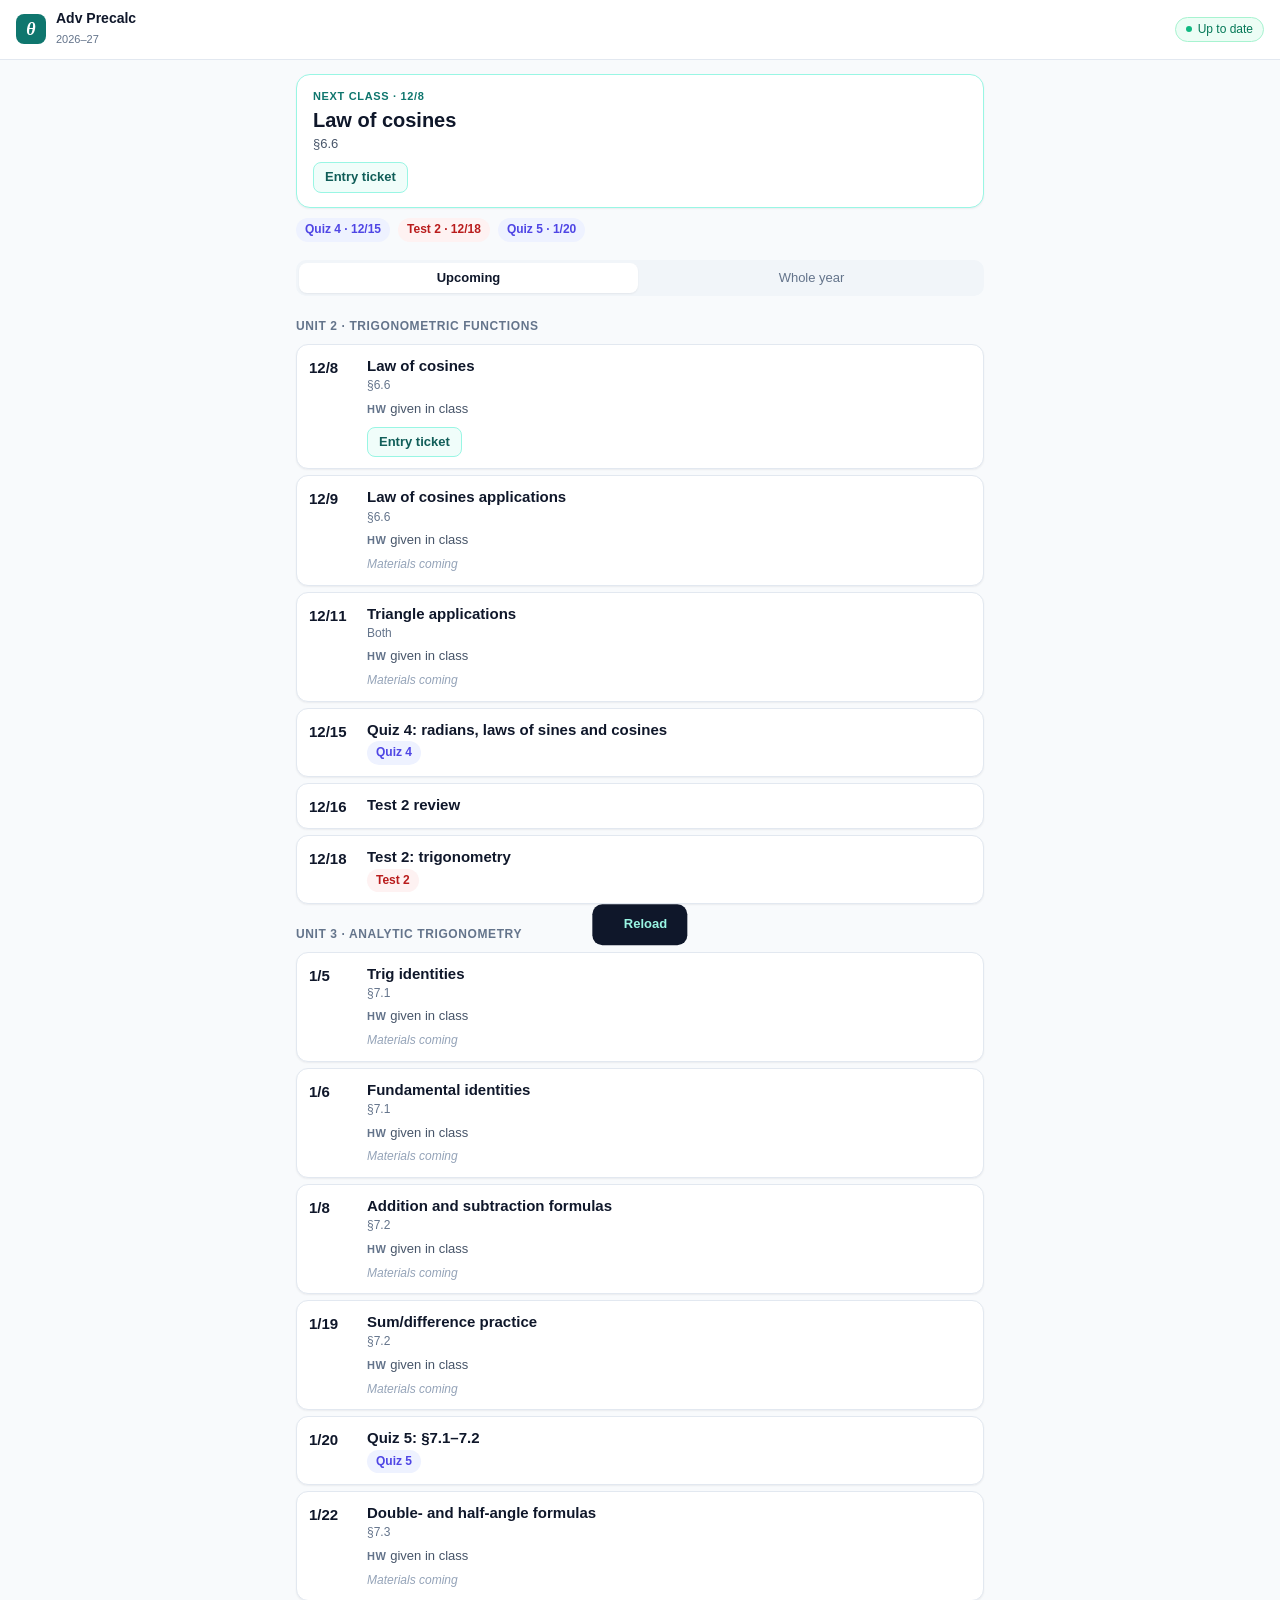
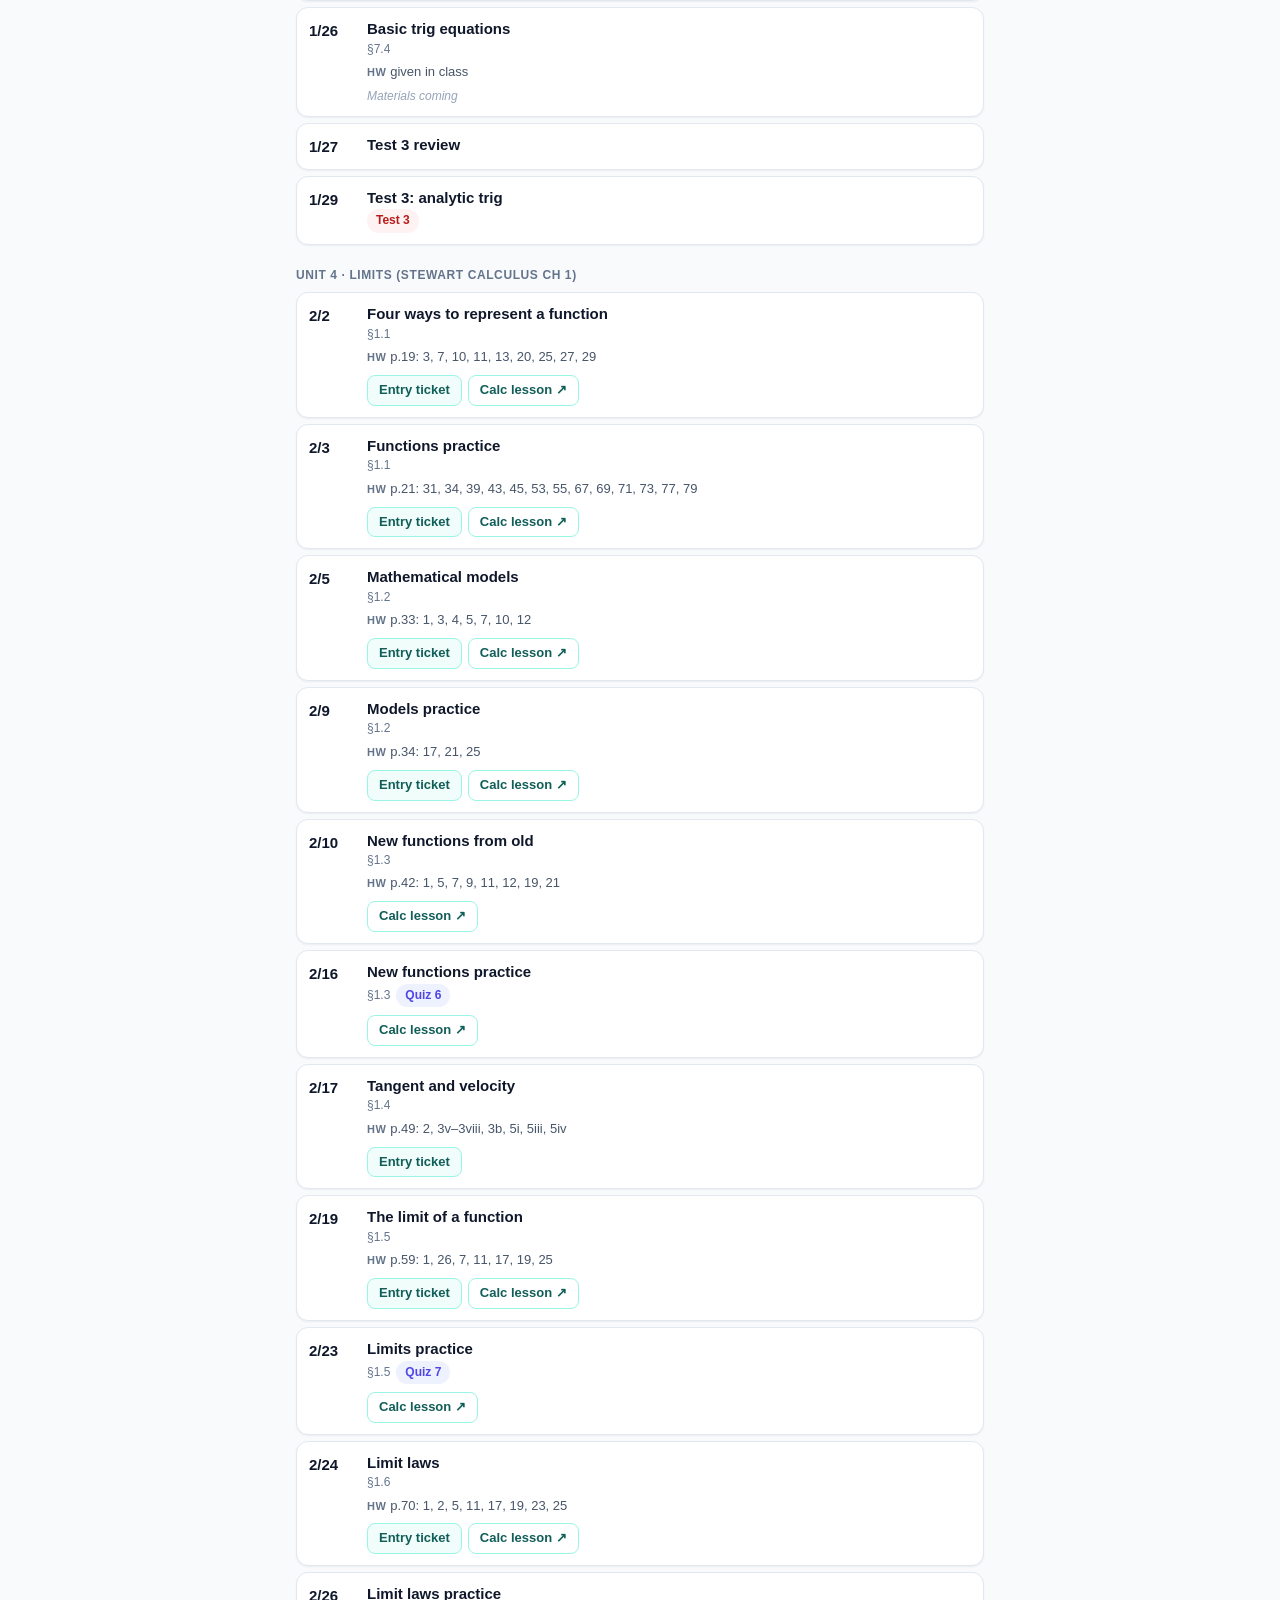
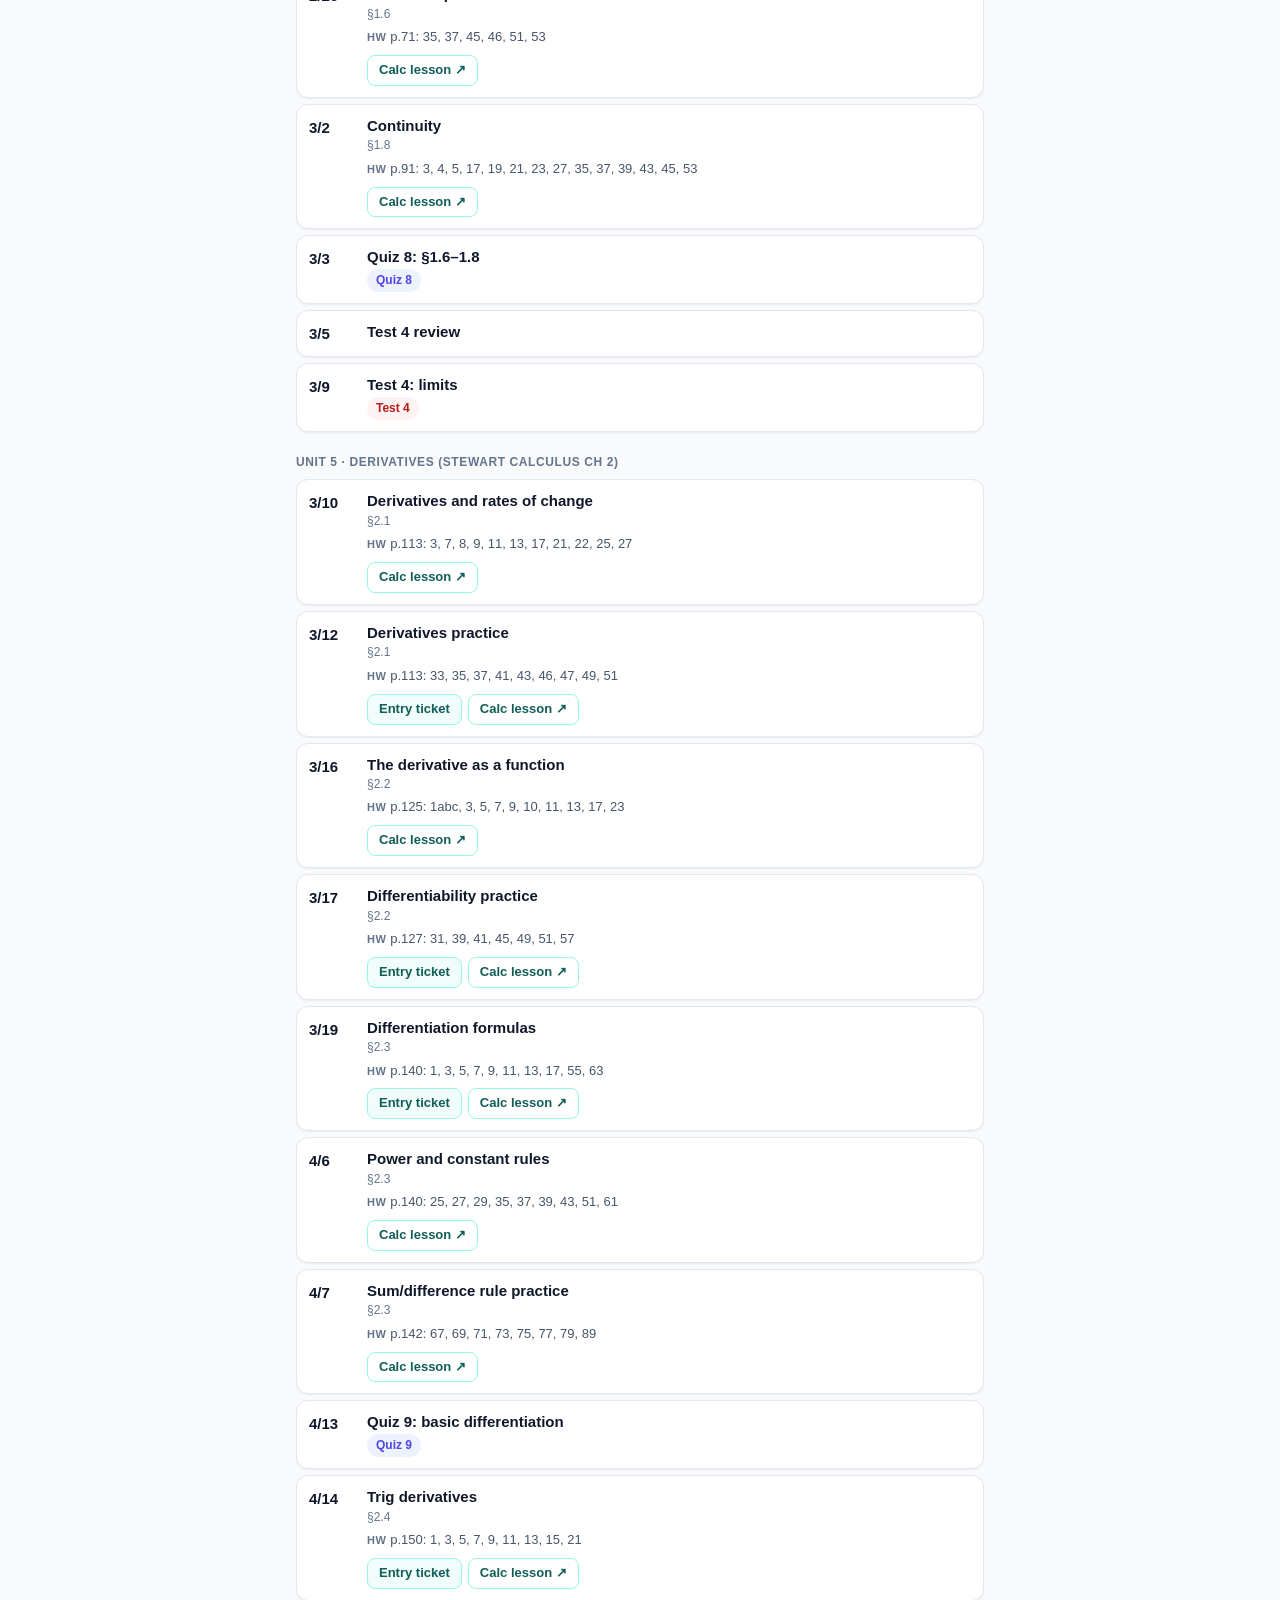
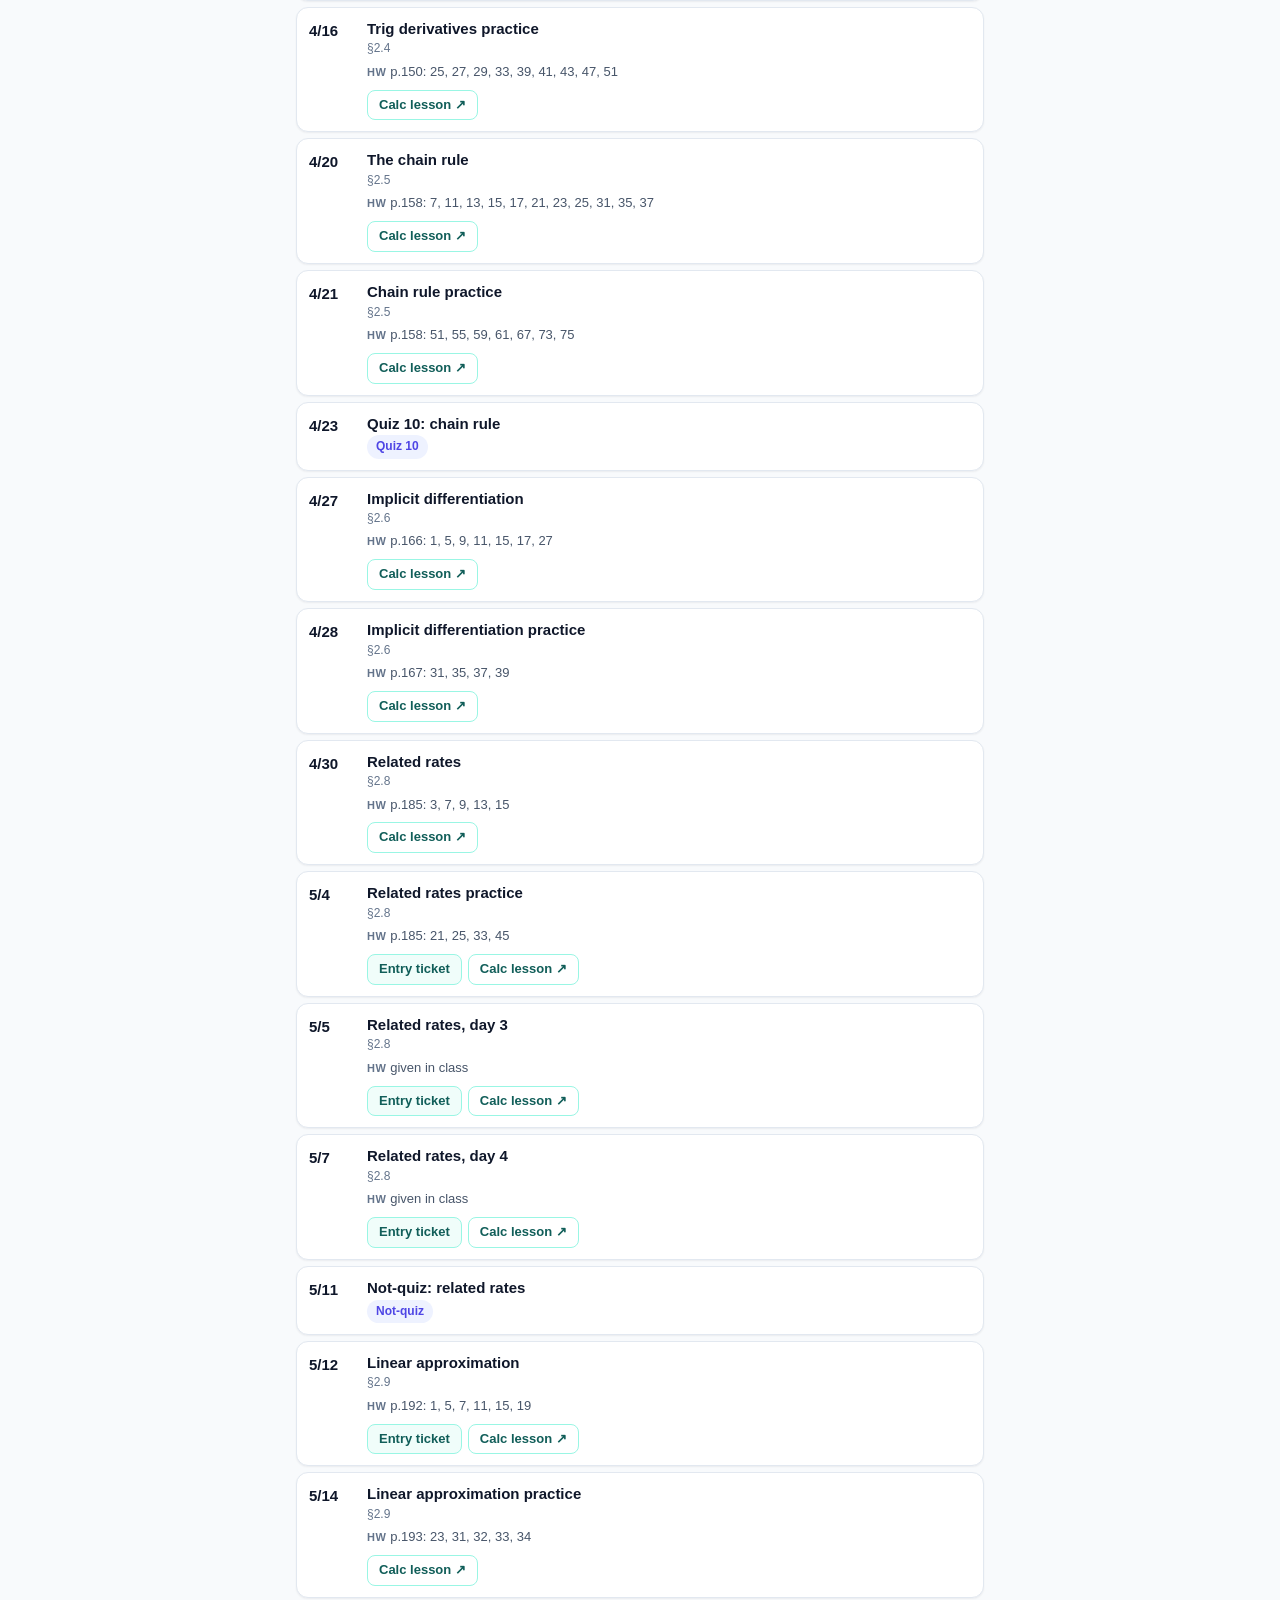
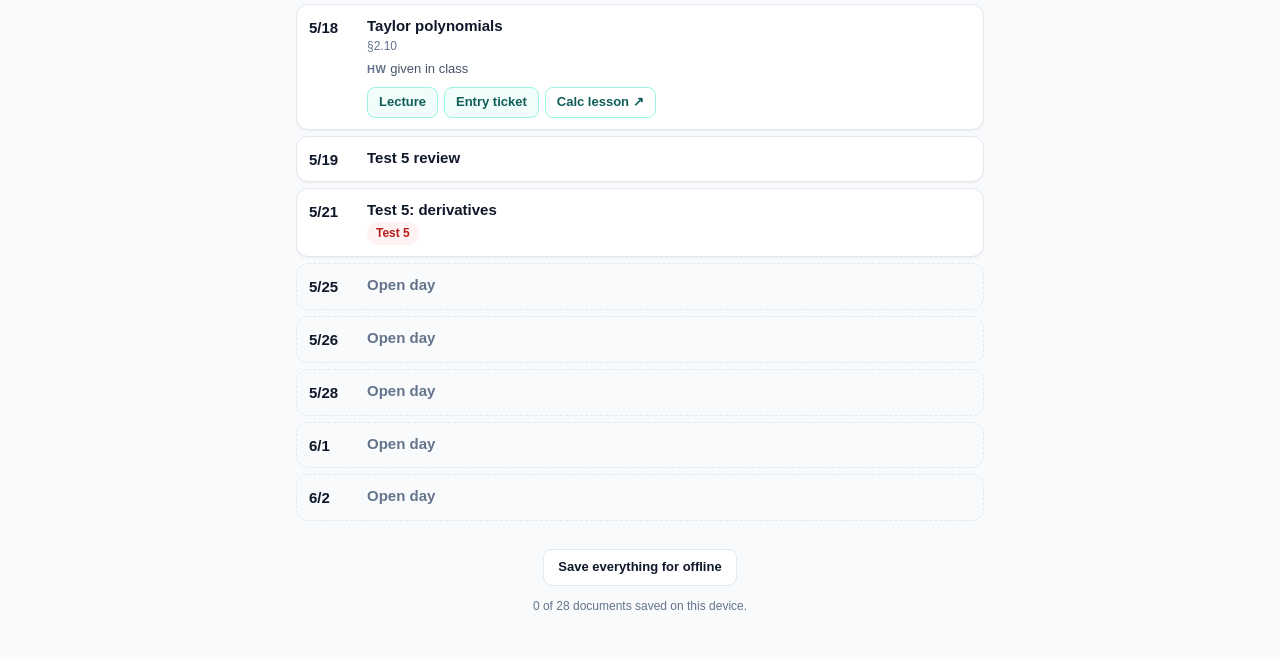
==== index.html @ 575dbdce "Publish 2026-10-29" ====
<!DOCTYPE html>
<html lang="en">
<head>
<meta charset="utf-8">
<meta name="viewport" content="width=device-width,initial-scale=1,viewport-fit=cover">
<meta name="robots" content="noindex,nofollow">
<meta name="theme-color" content="#0f766e">
<meta name="apple-mobile-web-app-capable" content="yes">
<meta name="apple-mobile-web-app-title" content="Adv Precalc">
<title>Adv Precalc</title>
<link rel="manifest" href="manifest.webmanifest">
<link rel="icon" href="icons/icon-192.png">
<link rel="apple-touch-icon" href="icons/icon-192.png">
<link rel="stylesheet" href="style.css">
</head>
<body>

<header id="top">
  <div class="brand"><div class="mark">&theta;</div><div><b>Adv Precalc</b><span id="year">2026&ndash;27</span></div></div>
  <span class="pill" id="netpill"><span class="dot"></span><span id="nettext">Checking&hellip;</span></span>
</header>

<main id="app">
  <p id="bootmsg" class="muted">Loading&hellip;</p>
  <section id="next"></section>
  <section id="soon"></section>
  <div id="tabs" role="tablist" hidden>
    <button class="tab on" data-view="upcoming" role="tab">Upcoming</button>
    <button class="tab" data-view="all" role="tab">Whole year</button>
  </div>
  <section id="list"></section>
  <footer id="foot" hidden>
    <button class="btn" id="savebtn">Save everything for offline</button>
    <p class="muted small" id="savenote"></p>
  </footer>
</main>

<div id="viewer" hidden>
  <div id="vbar">
    <button class="btn" id="vback">&larr; Back</button>
    <span id="vtitle"></span>
    <a id="vopen" target="_blank" rel="noopener">Open &#8599;</a>
  </div>
  <iframe id="vframe" title="Document"></iframe>
</div>

<div id="toast"><span id="toastmsg"></span><button id="toastbtn">Reload</button></div>

<script src="app.js"></script>
</body>
</html>
---- style.css ----
/* Adv Precalc — PWA shell.  Phone width is the default layout; no CDN, no
   webfont (an offline-first app cannot depend on the network for its chrome). */
*,*::before,*::after{box-sizing:border-box}
:root{
  --bg:#f8fafc; --panel:#fff; --line:#e2e8f0; --line-soft:#f1f5f9;
  --ink:#0f172a; --ink-2:#475569; --ink-3:#64748b; --ink-4:#94a3b8;
  --accent:#0f766e; --accent-bg:#f0fdfa; --accent-line:#99f6e4; --accent-ink:#115e59;
  --quiz:#4f46e5; --quiz-bg:#eef2ff; --test:#b91c1c; --test-bg:#fef2f2;
  --ok:#10b981; --ok-bg:#ecfdf5; --ok-line:#a7f3d0; --ok-ink:#047857;
  --shadow:0 1px 2px rgba(15,23,42,.06);
}
@media (prefers-color-scheme:dark){:root{
  --bg:#0b1220; --panel:#111a2b; --line:#1f2a3d; --line-soft:#162133;
  --ink:#e5e7eb; --ink-2:#cbd5e1; --ink-3:#94a3b8; --ink-4:#64748b;
  --accent:#2dd4bf; --accent-bg:#0f2a2a; --accent-line:#115e59; --accent-ink:#99f6e4;
  --quiz:#a5b4fc; --quiz-bg:#1e1b4b; --test:#fca5a5; --test-bg:#3b0d0d;
  --ok:#34d399; --ok-bg:#052e22; --ok-line:#065f46; --ok-ink:#6ee7b7;
}}
html{-webkit-text-size-adjust:100%}
body{margin:0;background:var(--bg);color:var(--ink);
  font:15px/1.45 -apple-system,BlinkMacSystemFont,"Segoe UI",Roboto,Helvetica,Arial,sans-serif;
  -webkit-font-smoothing:antialiased;padding-bottom:env(safe-area-inset-bottom)}
button{font:inherit;color:inherit;background:none;border:0;cursor:pointer}
a{color:var(--accent);text-decoration:none}
.muted{color:var(--ink-3)} .small{font-size:12px}

#top{position:sticky;top:0;z-index:10;display:flex;align-items:center;justify-content:space-between;gap:10px;
  padding:calc(10px + env(safe-area-inset-top)) 16px 10px;background:var(--panel);border-bottom:1px solid var(--line)}
.brand{display:flex;align-items:center;gap:10px}
.mark{width:30px;height:30px;border-radius:8px;background:var(--accent);color:#fff;display:grid;place-items:center;
  font:italic 600 18px/1 Georgia,"Times New Roman",serif}
@media (prefers-color-scheme:dark){.mark{color:#042f2e}}
.brand b{display:block;font-size:14px;line-height:1.2}
.brand span{font-size:11px;color:var(--ink-3)}
.pill{display:flex;align-items:center;gap:6px;font-size:12px;padding:3px 10px;border-radius:999px;white-space:nowrap;
  border:1px solid var(--ok-line);background:var(--ok-bg);color:var(--ok-ink)}
.pill.off{border-color:var(--line);background:var(--line-soft);color:var(--ink-3)}
.dot{width:6px;height:6px;border-radius:50%;background:var(--ok)} .pill.off .dot{background:var(--ink-4)}

#app{max-width:720px;margin:0 auto;padding:14px 16px 32px}

/* next class */
.hero{background:var(--panel);border:1px solid var(--accent-line);border-radius:14px;padding:14px 16px;box-shadow:var(--shadow)}
.hero .eyebrow{font-size:11px;font-weight:700;letter-spacing:.06em;text-transform:uppercase;color:var(--accent)}
.hero h2{margin:4px 0 2px;font-size:20px;line-height:1.25}
.hero .sub{color:var(--ink-2);font-size:13px}
.soon{display:flex;gap:8px;flex-wrap:wrap;margin:10px 0 2px}
.chip{font-size:12px;font-weight:600;padding:3px 9px;border-radius:999px;white-space:nowrap}
.chip.quiz{background:var(--quiz-bg);color:var(--quiz)} .chip.test{background:var(--test-bg);color:var(--test)}
.chip.past{background:var(--line-soft);color:var(--ink-4);font-weight:500}

#tabs{display:flex;gap:4px;margin:18px 0 6px;background:var(--line-soft);padding:3px;border-radius:10px}
.tab{flex:1;padding:6px 0;border-radius:8px;font-size:13px;color:var(--ink-3)}
.tab.on{background:var(--panel);color:var(--ink);font-weight:600;box-shadow:var(--shadow)}

/* day list */
.unit{margin:22px 0 8px;font-size:12px;font-weight:700;letter-spacing:.05em;text-transform:uppercase;color:var(--ink-3)}
.brk{margin:8px 0;padding:6px 10px;font-size:12px;font-style:italic;color:var(--ink-3);border-left:3px solid var(--line)}
.day{display:flex;gap:12px;padding:11px 12px;margin:6px 0;background:var(--panel);border:1px solid var(--line);
  border-radius:12px;box-shadow:var(--shadow)}
.day.today{border-color:var(--accent);box-shadow:0 0 0 2px var(--accent-bg)}
.day.past{opacity:.6;box-shadow:none;background:transparent}
.day.open{background:transparent;border-style:dashed;box-shadow:none}
.date{flex:0 0 46px;font-weight:700;font-size:15px;font-variant-numeric:tabular-nums;padding-top:1px}
.date small{display:block;font-size:10px;font-weight:600;color:var(--accent);text-transform:uppercase;letter-spacing:.05em}
.body{flex:1 1 auto;min-width:0}
.topic{font-weight:600;line-height:1.3}
.meta{font-size:12px;color:var(--ink-3);margin-top:2px;display:flex;gap:6px;align-items:center;flex-wrap:wrap}
.hw{font-size:13px;color:var(--ink-2);margin-top:5px}
.hw b{font-weight:600;color:var(--ink-3);font-size:11px;text-transform:uppercase;letter-spacing:.04em;margin-right:4px}
.mats{display:flex;gap:6px;flex-wrap:wrap;margin-top:8px}
.mat{font-size:13px;font-weight:600;padding:5px 11px;border-radius:8px;border:1px solid var(--accent-line);
  background:var(--accent-bg);color:var(--accent-ink)}
.mat.ext{background:transparent}
.coming{font-size:12px;color:var(--ink-4);margin-top:6px;font-style:italic}

.btn{padding:8px 14px;border-radius:9px;border:1px solid var(--line);background:var(--panel);font-size:13px;font-weight:600}
#foot{margin-top:28px;text-align:center}

/* document viewer */
#viewer{position:fixed;inset:0;z-index:50;background:var(--bg);display:flex;flex-direction:column}
#viewer[hidden]{display:none}
#vbar{display:flex;align-items:center;gap:10px;padding:calc(8px + env(safe-area-inset-top)) 12px 8px;
  background:var(--panel);border-bottom:1px solid var(--line)}
#vtitle{flex:1;min-width:0;font-weight:600;font-size:14px;white-space:nowrap;overflow:hidden;text-overflow:ellipsis}
#vopen{font-size:13px;font-weight:600;white-space:nowrap}
#vframe{flex:1;width:100%;border:0;background:#fff}

#toast{position:fixed;left:50%;bottom:calc(16px + env(safe-area-inset-bottom));transform:translate(-50%,150%);
  transition:transform .2s;background:var(--ink);color:var(--bg);padding:10px 14px;border-radius:10px;
  display:flex;gap:12px;align-items:center;font-size:13px;z-index:60;max-width:calc(100% - 32px)}
#toast.show{transform:translate(-50%,0)}
#toastbtn{color:var(--accent-line);font-weight:700}
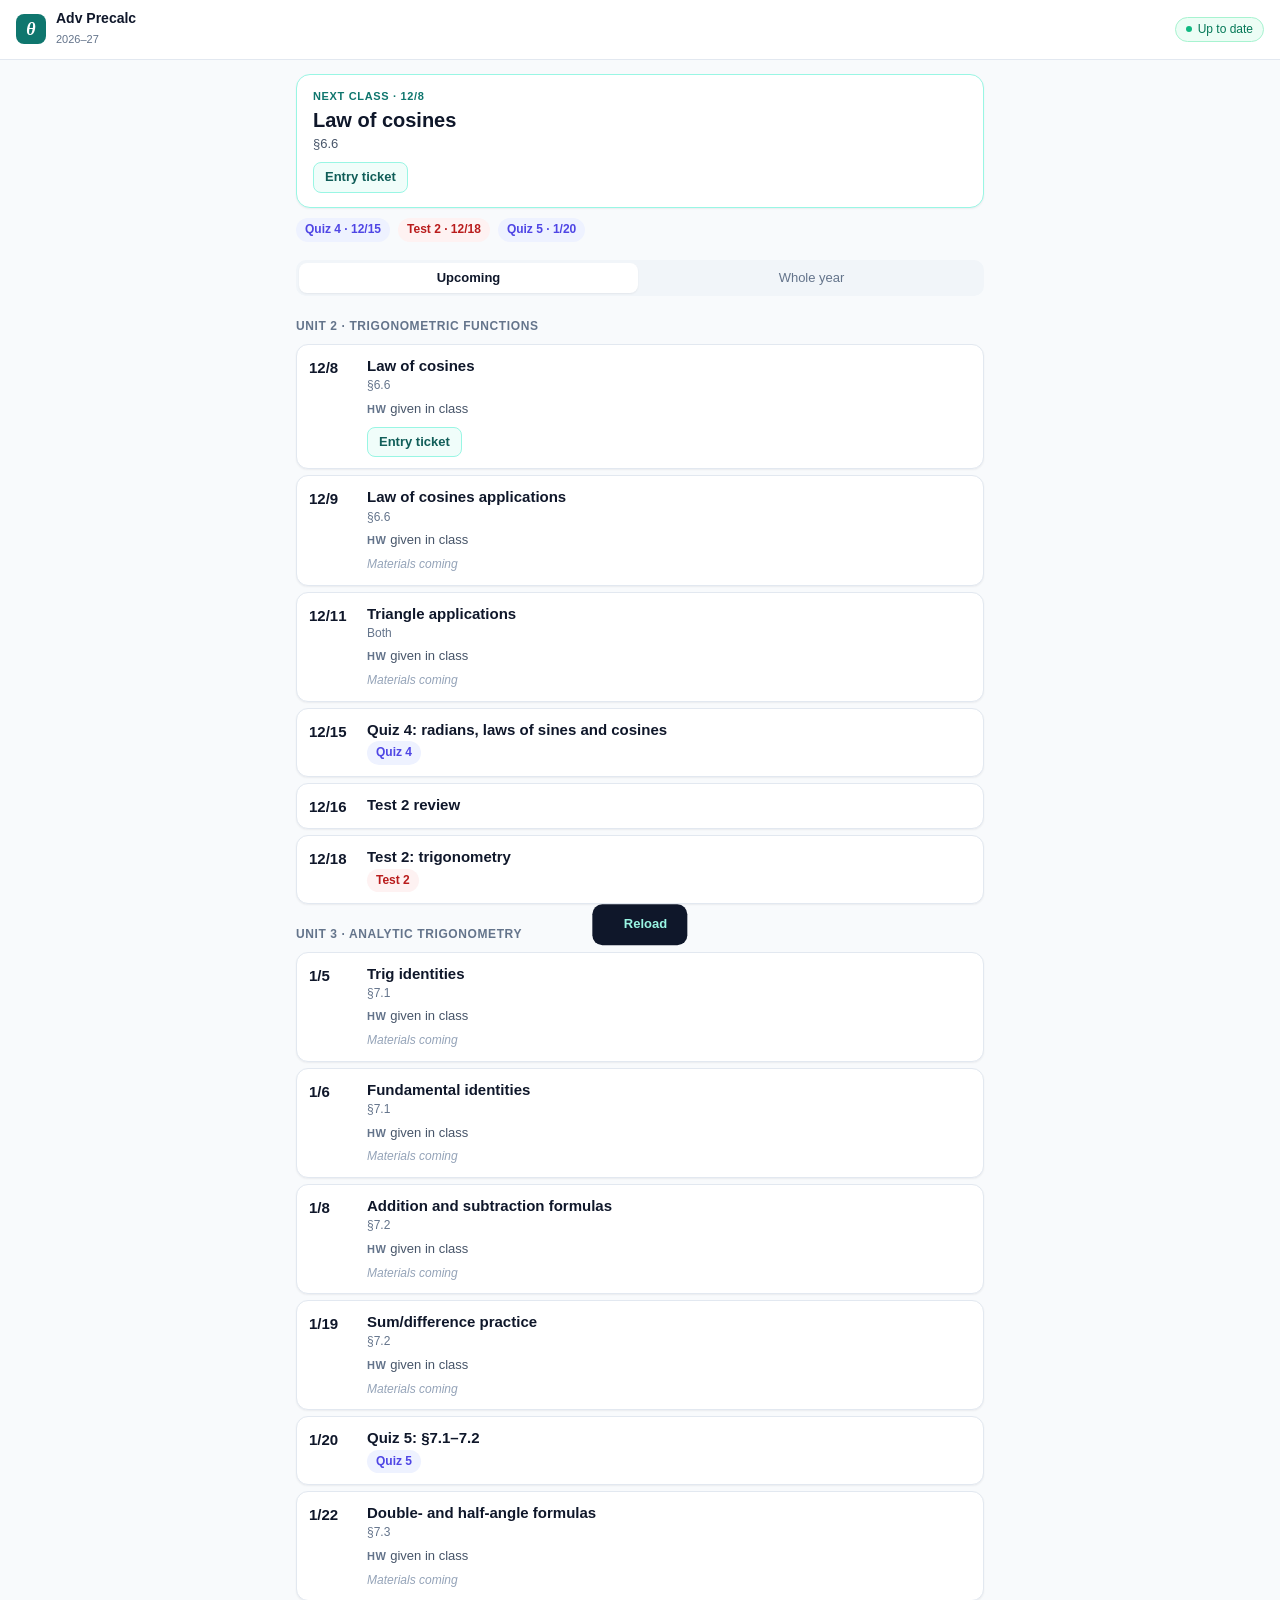
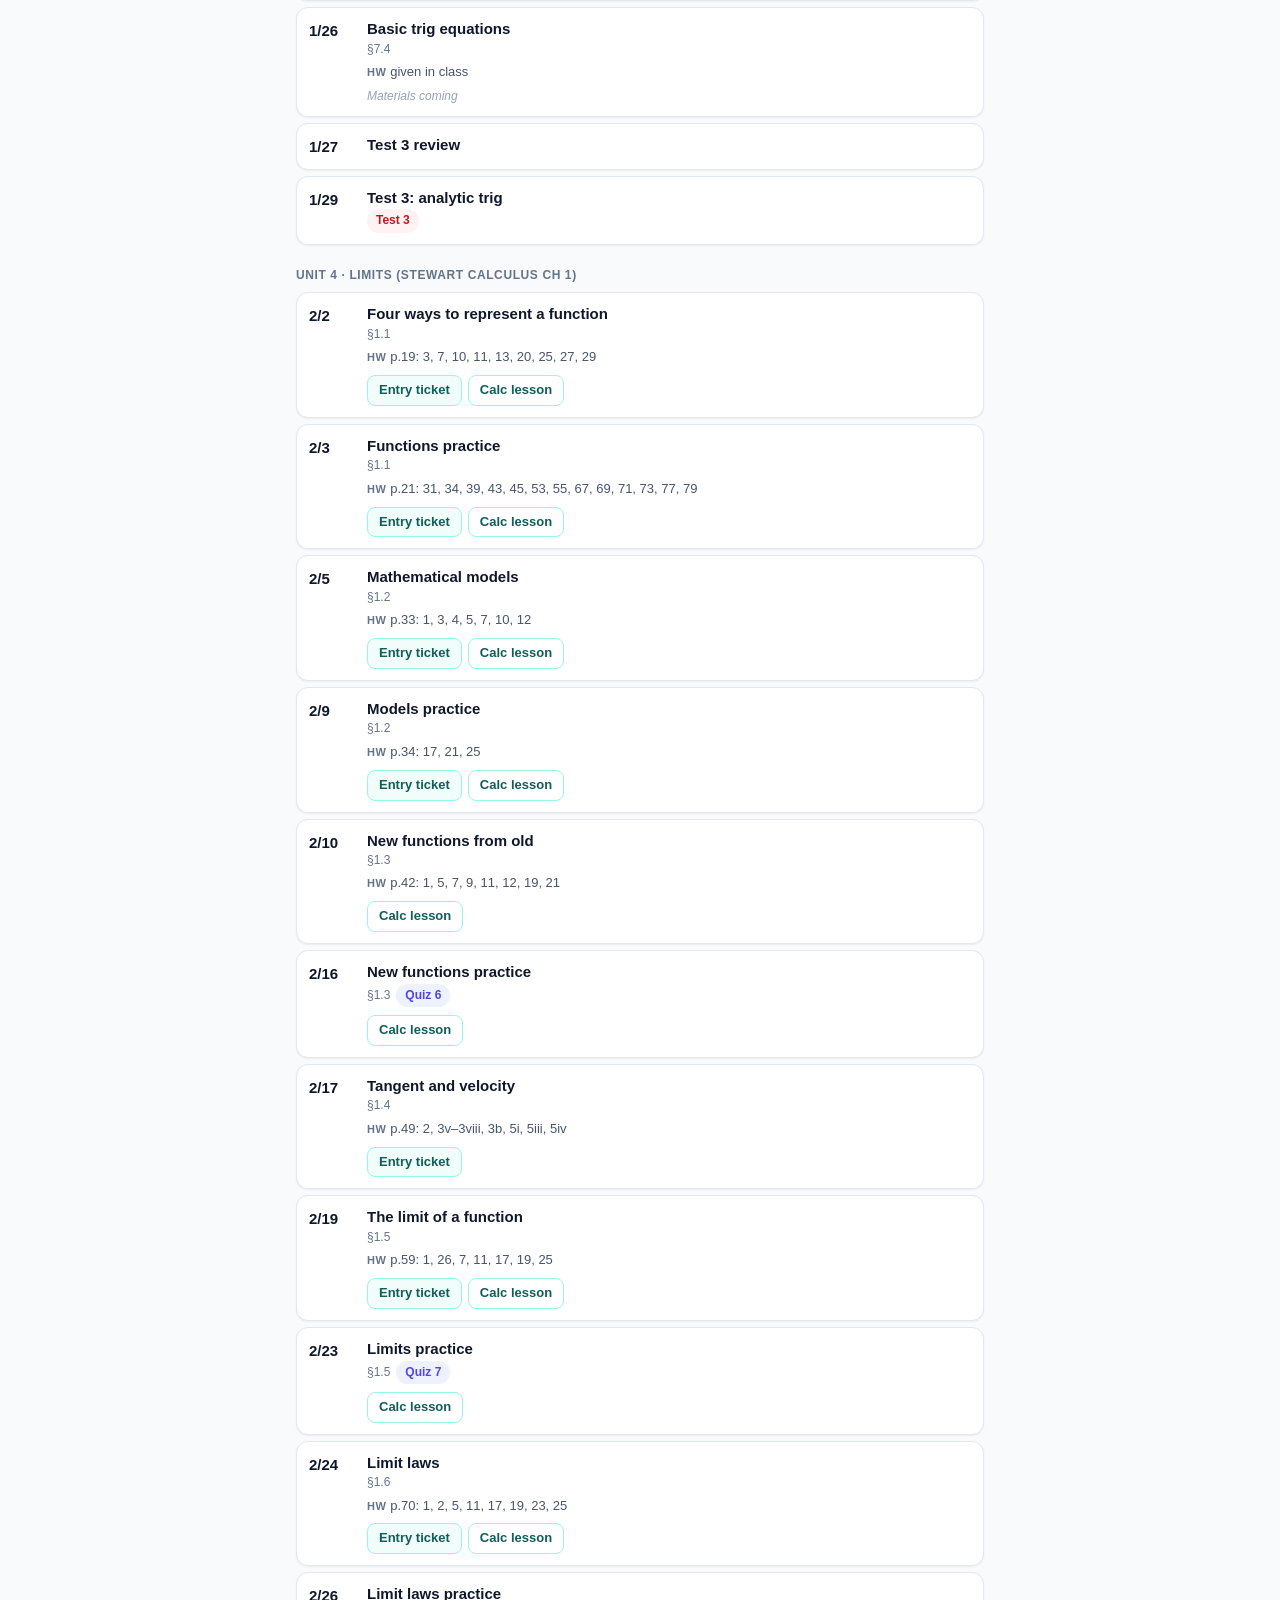
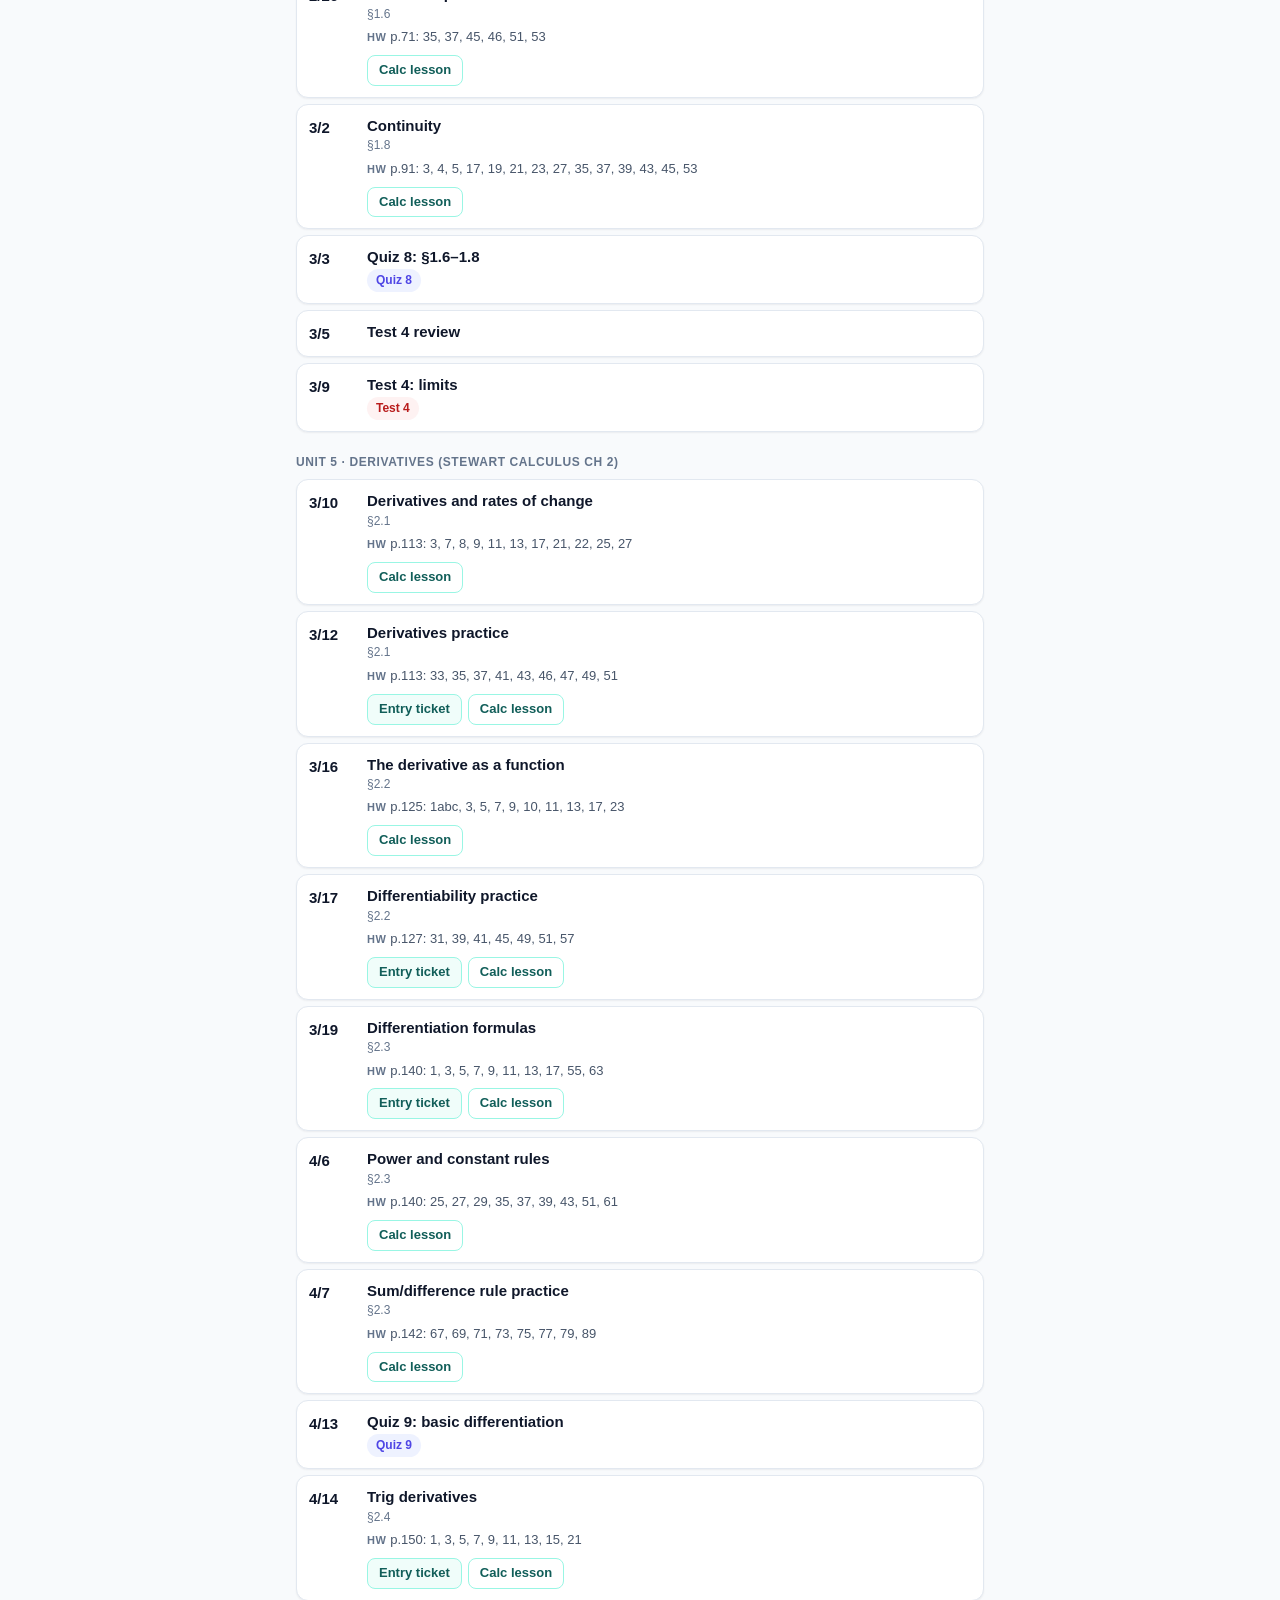
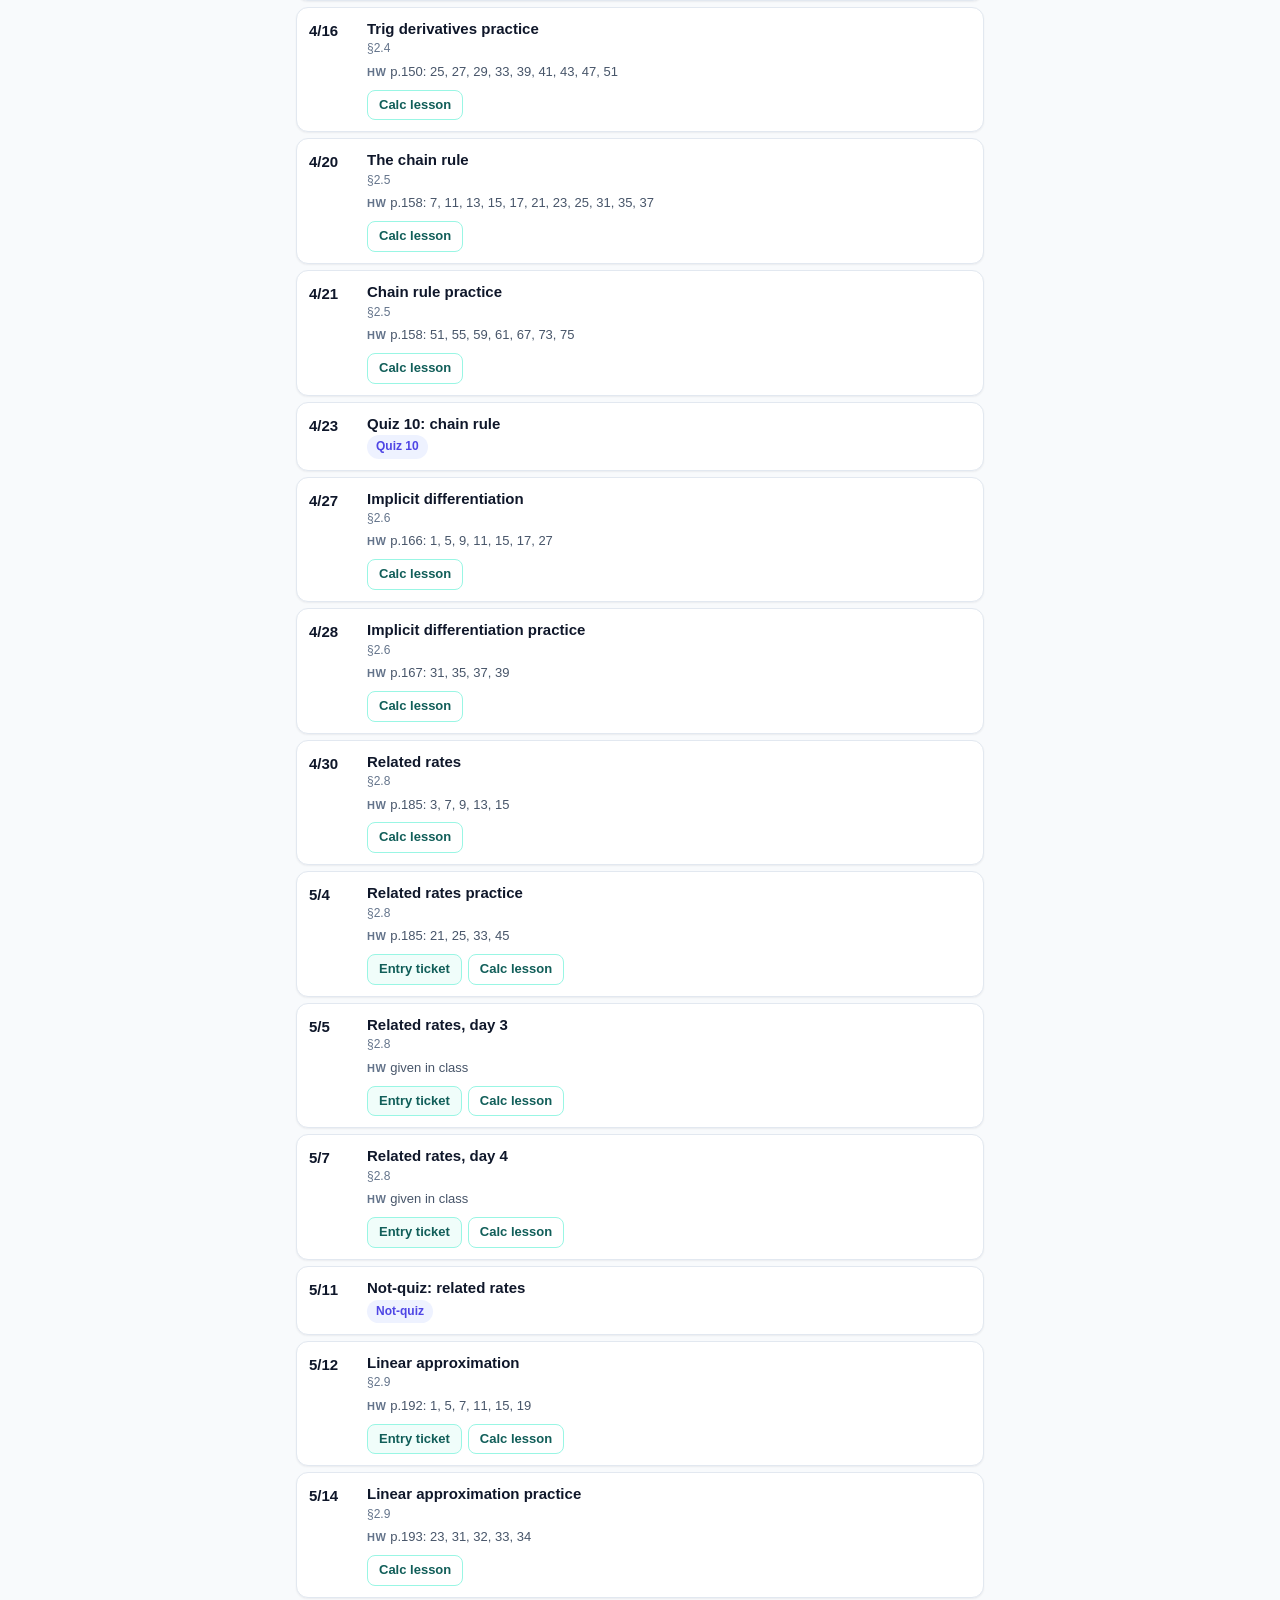
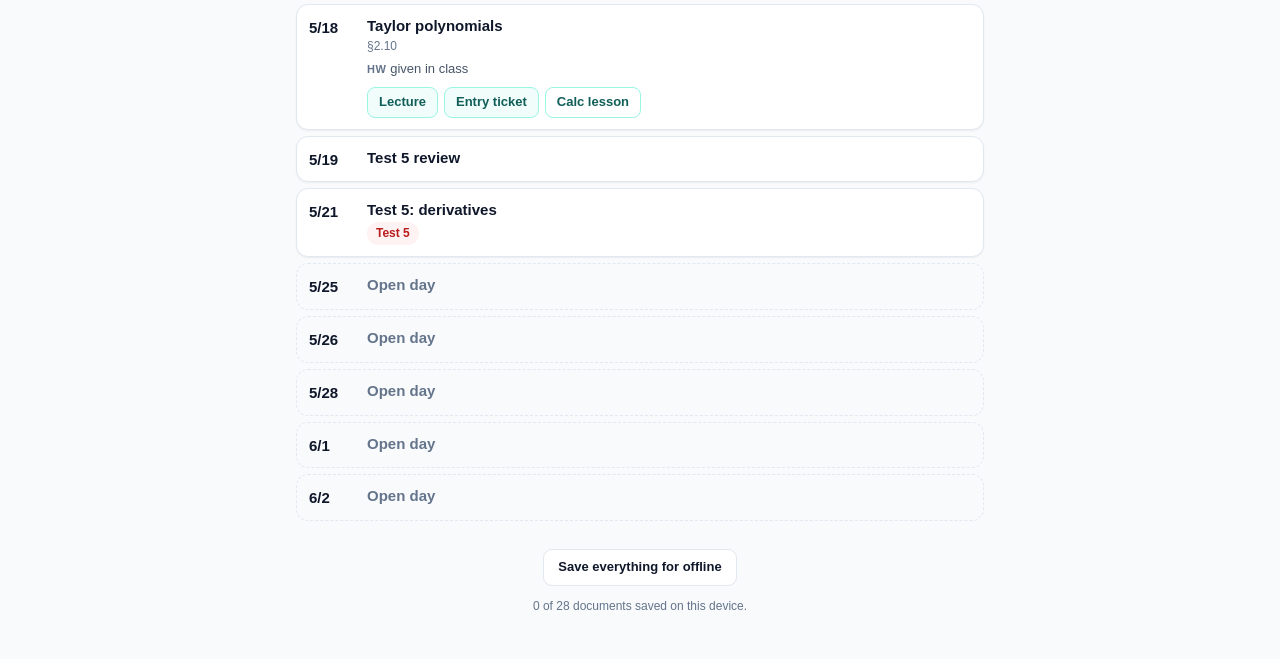
==== commit fc78578e: "Publish 2026-10-29" ====
--- a/index.html
+++ b/index.html
@@ -41,7 +41,6 @@
     <span id="vtitle"></span>
     <a id="vopen" target="_blank" rel="noopener">Open &#8599;</a>
   </div>
-  <iframe id="vframe" title="Document"></iframe>
 </div>
 
 <div id="toast"><span id="toastmsg"></span><button id="toastbtn">Reload</button></div>
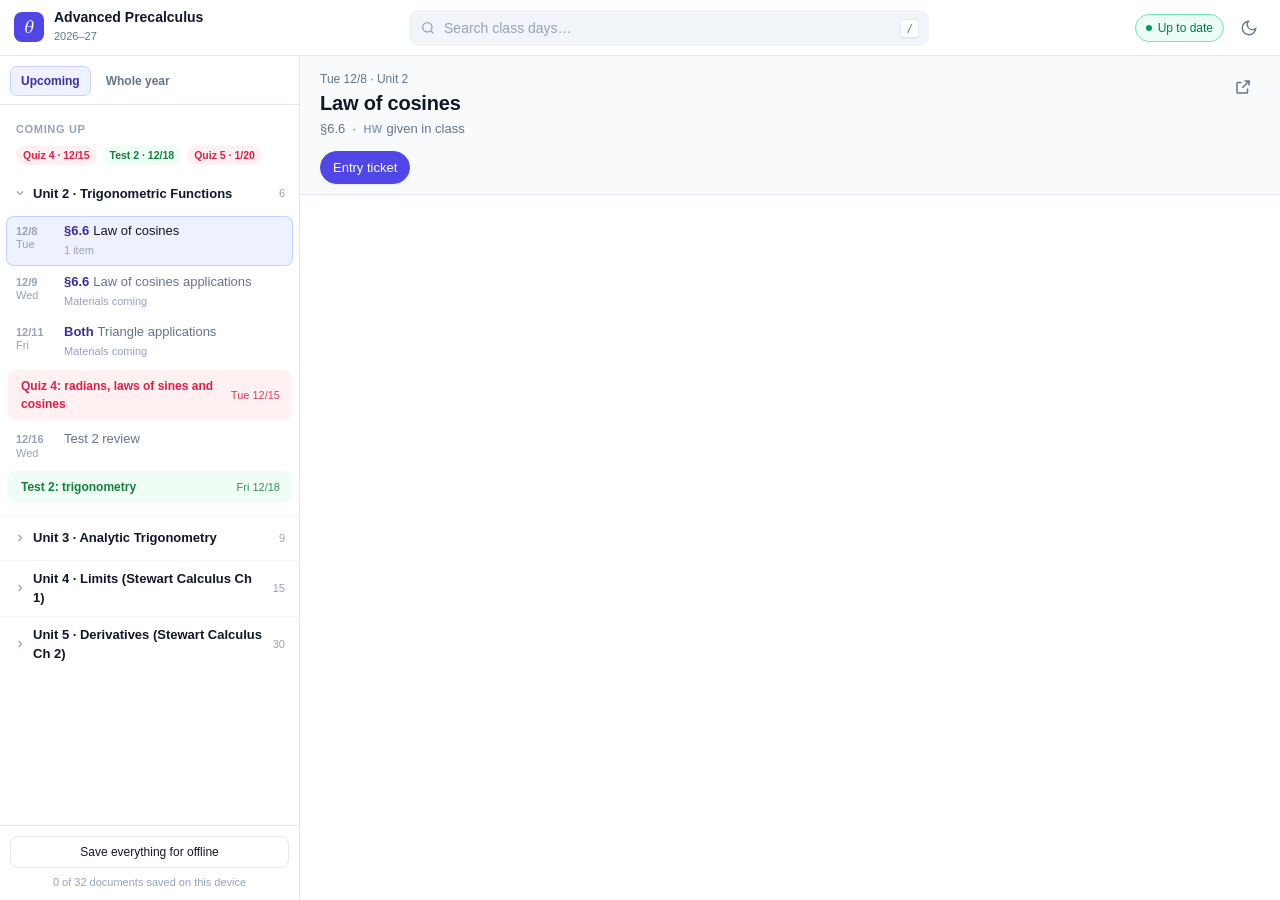
==== commit c22f7daf: "Publish 2026-11-04" ====
--- a/index.html
+++ b/index.html
@@ -4,7 +4,7 @@
 <meta charset="utf-8">
 <meta name="viewport" content="width=device-width,initial-scale=1,viewport-fit=cover">
 <meta name="robots" content="noindex,nofollow">
-<meta name="theme-color" content="#0f766e">
+<meta name="theme-color" content="#4f46e5">
 <meta name="apple-mobile-web-app-capable" content="yes">
 <meta name="apple-mobile-web-app-title" content="Adv Precalc">
 <title>Adv Precalc</title>
@@ -12,35 +12,45 @@
 <link rel="icon" href="icons/icon-192.png">
 <link rel="apple-touch-icon" href="icons/icon-192.png">
 <link rel="stylesheet" href="style.css">
+<script>try{var t=localStorage.getItem('advpc-theme');if(t)document.documentElement.dataset.theme=t}catch(e){}</script>
 </head>
 <body>
 
+<div id="boot"><div><img src="icons/icon-192.png" alt="" width="52" height="52"><p id="bootmsg">Loading&hellip;</p></div></div>
+
 <header id="top">
-  <div class="brand"><div class="mark">&theta;</div><div><b>Adv Precalc</b><span id="year">2026&ndash;27</span></div></div>
-  <span class="pill" id="netpill"><span class="dot"></span><span id="nettext">Checking&hellip;</span></span>
+  <button class="iconbtn" id="backbtn" aria-label="Back to the class days" hidden>
+    <svg width="20" height="20" viewBox="0 0 24 24" fill="none" stroke="currentColor" stroke-width="2"><path d="M15 18l-6-6 6-6"/></svg>
+  </button>
+  <a class="brand" href="#" id="brand"><img src="icons/icon-192.png" alt="" class="mark"><div><b class="long">Advanced Precalculus</b><b class="short">Adv Precalc</b><span id="year">2026&ndash;27</span></div></a>
+  <div id="searchwrap">
+    <svg width="16" height="16" viewBox="0 0 24 24" fill="none" stroke="currentColor" stroke-width="2"><circle cx="11" cy="11" r="7"/><path d="M20 20l-3.5-3.5"/></svg>
+    <input id="search" type="search" placeholder="Search class days&hellip;" autocomplete="off" spellcheck="false" aria-label="Search">
+    <kbd>/</kbd>
+    <div id="results" role="listbox"></div>
+  </div>
+  <div class="spacer">
+    <span class="pillstat" id="netpill"><span class="dot"></span><span id="nettext">Checking&hellip;</span></span>
+    <button class="iconbtn" id="themebtn" title="Night mode" aria-label="Toggle night mode">
+      <svg width="18" height="18" viewBox="0 0 24 24" fill="none" stroke="currentColor" stroke-width="1.8"><path d="M21 12.8A9 9 0 1 1 11.2 3a7 7 0 0 0 9.8 9.8z"/></svg>
+    </button>
+  </div>
 </header>
 
-<main id="app">
-  <p id="bootmsg" class="muted">Loading&hellip;</p>
-  <section id="next"></section>
-  <section id="soon"></section>
-  <div id="tabs" role="tablist" hidden>
-    <button class="tab on" data-view="upcoming" role="tab">Upcoming</button>
-    <button class="tab" data-view="all" role="tab">Whole year</button>
-  </div>
-  <section id="list"></section>
-  <footer id="foot" hidden>
-    <button class="btn" id="savebtn">Save everything for offline</button>
-    <p class="muted small" id="savenote"></p>
-  </footer>
-</main>
-
-<div id="viewer" hidden>
-  <div id="vbar">
-    <button class="btn" id="vback">&larr; Back</button>
-    <span id="vtitle"></span>
-    <a id="vopen" target="_blank" rel="noopener">Open &#8599;</a>
-  </div>
+<div id="main">
+  <nav id="rail" aria-label="Class days">
+    <div id="tabs" role="tablist">
+      <button class="utab" data-view="upcoming" role="tab">Upcoming</button>
+      <button class="utab" data-view="all" role="tab">Whole year</button>
+    </div>
+    <div id="railbody"></div>
+    <div id="railfoot"><button class="btn-2" id="savebtn">Save everything for offline</button><div id="savenote"></div></div>
+  </nav>
+  <main id="reader">
+    <div id="dochead"></div>
+    <div id="chips" role="tablist"></div>
+    <div id="stage"></div>
+  </main>
 </div>
 
 <div id="toast"><span id="toastmsg"></span><button id="toastbtn">Reload</button></div>
--- a/style.css
+++ b/style.css
@@ -1,93 +1,231 @@
-/* Adv Precalc — PWA shell.  Phone width is the default layout; no CDN, no
-   webfont (an offline-first app cannot depend on the network for its chrome). */
+/* Student-app shell — the house look of calc's and astro's sites (Ryan, 2026-11-04:
+   "I like those designs better").  This file is byte-identical in
+     Adv_Physics/Admin/app/shell/style.css   and   AdvPrecalc/admin/app/shell/style.css
+   Edit one, copy it to the other.  Nothing course-specific lives here.
+
+   No CDN, no webfont: an offline-first app cannot depend on a network fetch for its
+   own chrome.  System stack (SF on Apple).  Palette is astro's (milagro's): slate ink,
+   indigo primary.  Night mode: the head script sets data-theme from the saved choice or
+   the phone's setting; the media block covers a page where that script did not run.
+
+   Layout: a top bar; a rail (tabs, collapsible units, day rows); a reader (day head,
+   document chips, the document).  At phone width the rail is the home screen and a
+   day opens full screen with a back arrow (body.reading). */
 *,*::before,*::after{box-sizing:border-box}
+[hidden]{display:none!important}
 :root{
   --bg:#f8fafc; --panel:#fff; --line:#e2e8f0; --line-soft:#f1f5f9;
-  --ink:#0f172a; --ink-2:#475569; --ink-3:#64748b; --ink-4:#94a3b8;
-  --accent:#0f766e; --accent-bg:#f0fdfa; --accent-line:#99f6e4; --accent-ink:#115e59;
-  --quiz:#4f46e5; --quiz-bg:#eef2ff; --test:#b91c1c; --test-bg:#fef2f2;
-  --ok:#10b981; --ok-bg:#ecfdf5; --ok-line:#a7f3d0; --ok-ink:#047857;
-  --shadow:0 1px 2px rgba(15,23,42,.06);
+  --ink:#0f172a; --ink-2:#334155; --ink-3:#64748b; --ink-4:#94a3b8;
+  --accent:#4f46e5; --accent-2:#4338ca; --accent-bg:#eef2ff; --accent-line:#c7d2fe; --accent-ink:#3730a3;
+  --ok:#059669; --ok-bg:#ecfdf5; --ok-line:#6ee7b7; --ok-ink:#047857;
+  --lab:#7c3aed; --lab-bg:#f5f3ff; --quiz:#e11d48; --quiz-bg:#fff1f2; --test:#15803d; --test-bg:#f0fdf4;
+  --mid:#b45309; --mid-bg:#fffbeb;
+  --rail:300px; --shadow:0 1px 2px rgba(15,23,42,.06); --shadow-md:0 8px 24px rgba(15,23,42,.12);
+  color-scheme:light;
 }
-@media (prefers-color-scheme:dark){:root{
-  --bg:#0b1220; --panel:#111a2b; --line:#1f2a3d; --line-soft:#162133;
-  --ink:#e5e7eb; --ink-2:#cbd5e1; --ink-3:#94a3b8; --ink-4:#64748b;
-  --accent:#2dd4bf; --accent-bg:#0f2a2a; --accent-line:#115e59; --accent-ink:#99f6e4;
-  --quiz:#a5b4fc; --quiz-bg:#1e1b4b; --test:#fca5a5; --test-bg:#3b0d0d;
+@media (prefers-color-scheme:dark){:root:not([data-theme="light"]){
+  --bg:#0b1020; --panel:#111830; --line:#1f2a44; --line-soft:#172036;
+  --ink:#e2e8f0; --ink-2:#cbd5e1; --ink-3:#94a3b8; --ink-4:#64748b;
+  --accent:#818cf8; --accent-2:#a5b4fc; --accent-bg:#1e1b4b; --accent-line:#3730a3; --accent-ink:#c7d2fe;
   --ok:#34d399; --ok-bg:#052e22; --ok-line:#065f46; --ok-ink:#6ee7b7;
-}}
+  --lab:#a78bfa; --lab-bg:#1e1538; --quiz:#fb7185; --quiz-bg:#2d0b16; --test:#4ade80; --test-bg:#052e16;
+  --mid:#fbbf24; --mid-bg:#2a1f05;
+  --shadow:0 1px 2px rgba(0,0,0,.4); --shadow-md:0 8px 24px rgba(0,0,0,.5);
+  color-scheme:dark}}
+:root[data-theme="dark"]{
+  --bg:#0b1020; --panel:#111830; --line:#1f2a44; --line-soft:#172036;
+  --ink:#e2e8f0; --ink-2:#cbd5e1; --ink-3:#94a3b8; --ink-4:#64748b;
+  --accent:#818cf8; --accent-2:#a5b4fc; --accent-bg:#1e1b4b; --accent-line:#3730a3; --accent-ink:#c7d2fe;
+  --ok:#34d399; --ok-bg:#052e22; --ok-line:#065f46; --ok-ink:#6ee7b7;
+  --lab:#a78bfa; --lab-bg:#1e1538; --quiz:#fb7185; --quiz-bg:#2d0b16; --test:#4ade80; --test-bg:#052e16;
+  --mid:#fbbf24; --mid-bg:#2a1f05;
+  --shadow:0 1px 2px rgba(0,0,0,.4); --shadow-md:0 8px 24px rgba(0,0,0,.5);
+  color-scheme:dark}
+
+html,body{height:100%}
 html{-webkit-text-size-adjust:100%}
-body{margin:0;background:var(--bg);color:var(--ink);
-  font:15px/1.45 -apple-system,BlinkMacSystemFont,"Segoe UI",Roboto,Helvetica,Arial,sans-serif;
-  -webkit-font-smoothing:antialiased;padding-bottom:env(safe-area-inset-bottom)}
-button{font:inherit;color:inherit;background:none;border:0;cursor:pointer}
+body{margin:0;background:var(--bg);color:var(--ink);overflow:hidden;display:flex;flex-direction:column;
+  font:14px/1.5 -apple-system,BlinkMacSystemFont,"Segoe UI",Roboto,Helvetica,Arial,sans-serif;
+  -webkit-font-smoothing:antialiased}
+button,input{font:inherit;color:inherit}
+button{background:none;border:0;cursor:pointer;padding:0;-webkit-tap-highlight-color:transparent}
+button:disabled{cursor:default}
 a{color:var(--accent);text-decoration:none}
-.muted{color:var(--ink-3)} .small{font-size:12px}
-
-#top{position:sticky;top:0;z-index:10;display:flex;align-items:center;justify-content:space-between;gap:10px;
-  padding:calc(10px + env(safe-area-inset-top)) 16px 10px;background:var(--panel);border-bottom:1px solid var(--line)}
-.brand{display:flex;align-items:center;gap:10px}
-.mark{width:30px;height:30px;border-radius:8px;background:var(--accent);color:#fff;display:grid;place-items:center;
-  font:italic 600 18px/1 Georgia,"Times New Roman",serif}
-@media (prefers-color-scheme:dark){.mark{color:#042f2e}}
-.brand b{display:block;font-size:14px;line-height:1.2}
-.brand span{font-size:11px;color:var(--ink-3)}
-.pill{display:flex;align-items:center;gap:6px;font-size:12px;padding:3px 10px;border-radius:999px;white-space:nowrap;
-  border:1px solid var(--ok-line);background:var(--ok-bg);color:var(--ok-ink)}
-.pill.off{border-color:var(--line);background:var(--line-soft);color:var(--ink-3)}
-.dot{width:6px;height:6px;border-radius:50%;background:var(--ok)} .pill.off .dot{background:var(--ink-4)}
-
-#app{max-width:720px;margin:0 auto;padding:14px 16px 32px}
-
-/* next class */
-.hero{background:var(--panel);border:1px solid var(--accent-line);border-radius:14px;padding:14px 16px;box-shadow:var(--shadow)}
-.hero .eyebrow{font-size:11px;font-weight:700;letter-spacing:.06em;text-transform:uppercase;color:var(--accent)}
-.hero h2{margin:4px 0 2px;font-size:20px;line-height:1.25}
-.hero .sub{color:var(--ink-2);font-size:13px}
-.soon{display:flex;gap:8px;flex-wrap:wrap;margin:10px 0 2px}
-.chip{font-size:12px;font-weight:600;padding:3px 9px;border-radius:999px;white-space:nowrap}
-.chip.quiz{background:var(--quiz-bg);color:var(--quiz)} .chip.test{background:var(--test-bg);color:var(--test)}
-.chip.past{background:var(--line-soft);color:var(--ink-4);font-weight:500}
-
-#tabs{display:flex;gap:4px;margin:18px 0 6px;background:var(--line-soft);padding:3px;border-radius:10px}
-.tab{flex:1;padding:6px 0;border-radius:8px;font-size:13px;color:var(--ink-3)}
-.tab.on{background:var(--panel);color:var(--ink);font-weight:600;box-shadow:var(--shadow)}
-
-/* day list */
-.unit{margin:22px 0 8px;font-size:12px;font-weight:700;letter-spacing:.05em;text-transform:uppercase;color:var(--ink-3)}
-.brk{margin:8px 0;padding:6px 10px;font-size:12px;font-style:italic;color:var(--ink-3);border-left:3px solid var(--line)}
-.day{display:flex;gap:12px;padding:11px 12px;margin:6px 0;background:var(--panel);border:1px solid var(--line);
-  border-radius:12px;box-shadow:var(--shadow)}
-.day.today{border-color:var(--accent);box-shadow:0 0 0 2px var(--accent-bg)}
-.day.past{opacity:.6;box-shadow:none;background:transparent}
-.day.open{background:transparent;border-style:dashed;box-shadow:none}
-.date{flex:0 0 46px;font-weight:700;font-size:15px;font-variant-numeric:tabular-nums;padding-top:1px}
-.date small{display:block;font-size:10px;font-weight:600;color:var(--accent);text-transform:uppercase;letter-spacing:.05em}
-.body{flex:1 1 auto;min-width:0}
-.topic{font-weight:600;line-height:1.3}
-.meta{font-size:12px;color:var(--ink-3);margin-top:2px;display:flex;gap:6px;align-items:center;flex-wrap:wrap}
-.hw{font-size:13px;color:var(--ink-2);margin-top:5px}
-.hw b{font-weight:600;color:var(--ink-3);font-size:11px;text-transform:uppercase;letter-spacing:.04em;margin-right:4px}
-.mats{display:flex;gap:6px;flex-wrap:wrap;margin-top:8px}
-.mat{font-size:13px;font-weight:600;padding:5px 11px;border-radius:8px;border:1px solid var(--accent-line);
-  background:var(--accent-bg);color:var(--accent-ink)}
-.mat.ext{background:transparent}
-.coming{font-size:12px;color:var(--ink-4);margin-top:6px;font-style:italic}
-
-.btn{padding:8px 14px;border-radius:9px;border:1px solid var(--line);background:var(--panel);font-size:13px;font-weight:600}
-#foot{margin-top:28px;text-align:center}
-
-/* document viewer */
-#viewer{position:fixed;inset:0;z-index:50;background:var(--bg);display:flex;flex-direction:column}
-#viewer[hidden]{display:none}
-#vbar{display:flex;align-items:center;gap:10px;padding:calc(8px + env(safe-area-inset-top)) 12px 8px;
-  background:var(--panel);border-bottom:1px solid var(--line)}
-#vtitle{flex:1;min-width:0;font-weight:600;font-size:14px;white-space:nowrap;overflow:hidden;text-overflow:ellipsis}
-#vopen{font-size:13px;font-weight:600;white-space:nowrap}
-#vframe{flex:1;width:100%;border:0;background:#fff}
-
-#toast{position:fixed;left:50%;bottom:calc(16px + env(safe-area-inset-bottom));transform:translate(-50%,150%);
-  transition:transform .2s;background:var(--ink);color:var(--bg);padding:10px 14px;border-radius:10px;
-  display:flex;gap:12px;align-items:center;font-size:13px;z-index:60;max-width:calc(100% - 32px)}
+kbd{font:11px/1 ui-monospace,SFMono-Regular,Menlo,monospace;padding:3px 5px;border:1px solid var(--line);
+  border-bottom-width:2px;border-radius:4px;background:var(--panel);color:var(--ink-3);white-space:nowrap}
+:focus-visible{outline:2px solid var(--accent);outline-offset:2px}
+::-webkit-scrollbar{width:10px;height:10px}
+::-webkit-scrollbar-thumb{background:var(--line);border-radius:6px;border:3px solid transparent;background-clip:content-box}
+mark{background:color-mix(in srgb,#facc15 45%,transparent);color:inherit;border-radius:2px}
+
+#boot{position:fixed;inset:0;display:grid;place-items:center;background:var(--bg);z-index:100;text-align:center;color:var(--ink-3)}
+#boot img{border-radius:12px}
+#boot p{font-size:13px;margin-top:12px;padding:0 24px}
+body.ready #boot{display:none}
+
+/* ── top bar ── */
+#top{flex:0 0 auto;min-height:56px;background:var(--panel);border-bottom:1px solid var(--line);display:flex;align-items:center;
+  gap:12px;padding:env(safe-area-inset-top) max(14px,env(safe-area-inset-right)) 0 max(14px,env(safe-area-inset-left));
+  position:relative;z-index:30}
+.iconbtn{width:34px;height:34px;display:grid;place-items:center;border-radius:8px;color:var(--ink-3);flex:0 0 auto}
+.iconbtn:hover{background:var(--line-soft);color:var(--ink)}
+.brand{display:flex;align-items:center;gap:10px;flex:0 0 auto;color:var(--ink);min-width:0}
+.brand .mark{width:30px;height:30px;border-radius:8px;flex:0 0 auto}
+.brand b{font-size:14px;font-weight:600;display:block;line-height:1.2;white-space:nowrap}
+.brand span{font-size:11px;color:var(--ink-3);white-space:nowrap}
+.brand .short{display:none}
+#searchwrap{flex:1 1 auto;max-width:520px;margin:0 auto;position:relative;min-width:0}
+#search{width:100%;height:36px;padding:0 40px 0 34px;background:var(--line-soft);border:1px solid transparent;
+  border-radius:9px;outline:none;-webkit-appearance:none;appearance:none}
+#search::placeholder{color:var(--ink-4)}
+#search:focus{background:var(--panel);border-color:var(--accent-line);box-shadow:0 0 0 3px rgba(79,70,229,.14)}
+#searchwrap>svg{position:absolute;left:11px;top:10px;color:var(--ink-4);pointer-events:none}
+#searchwrap kbd{position:absolute;right:10px;top:9px;pointer-events:none}
+#results{position:absolute;left:0;right:0;top:42px;background:var(--panel);border:1px solid var(--line);
+  border-radius:10px;box-shadow:var(--shadow-md);max-height:60vh;overflow:auto;display:none;z-index:50}
+#results.open{display:block}
+.res{display:block;width:100%;text-align:left;padding:8px 12px;border-bottom:1px solid var(--line-soft)}
+.res:last-child{border-bottom:0}
+.res:hover,.res.on{background:var(--accent-bg)}
+.res b{font-weight:500;display:block}
+.res span{font-size:12px;color:var(--ink-3)}
+.spacer{display:flex;align-items:center;gap:8px;flex:0 0 auto}
+.pillstat{display:flex;align-items:center;gap:6px;font-size:12px;padding:4px 10px;border-radius:999px;
+  border:1px solid var(--ok-line);background:var(--ok-bg);color:var(--ok-ink);white-space:nowrap}
+.pillstat.off{border-color:var(--line);background:var(--line-soft);color:var(--ink-3)}
+.pillstat.off .dot{background:var(--ink-4)}
+.dot{width:6px;height:6px;border-radius:50%;background:var(--ok);flex:0 0 auto}
+
+/* ── layout ── */
+#main{flex:1 1 auto;display:flex;min-height:0}
+#rail{width:var(--rail);flex:0 0 auto;background:var(--panel);border-right:1px solid var(--line);
+  display:flex;flex-direction:column;overflow:hidden}
+#railbody{flex:1 1 auto;overflow-y:auto;overflow-x:hidden;padding:4px 0 12px;-webkit-overflow-scrolling:touch}
+#railfoot{border-top:1px solid var(--line);padding:10px 10px calc(10px + env(safe-area-inset-bottom))}
+#savenote{font-size:11px;color:var(--ink-4);text-align:center;margin-top:6px}
+#savenote:empty{display:none}
+#reader{flex:1 1 auto;overflow:hidden;position:relative;display:flex;flex-direction:column;min-width:0}
+
+/* rail tabs (astro's unit tabs) */
+#tabs{display:flex;gap:4px;padding:10px 10px 8px;border-bottom:1px solid var(--line);flex-wrap:wrap;flex:0 0 auto}
+.utab{padding:5px 10px;border-radius:7px;font-size:12px;font-weight:600;color:var(--ink-3);border:1px solid transparent}
+.utab:hover{background:var(--line-soft);color:var(--ink)}
+.utab.on{background:var(--accent-bg);color:var(--accent-ink);border-color:var(--accent-line)}
+
+/* rail sections, coming-up strip */
+.rsec{padding:12px 16px 4px;font-size:11px;font-weight:600;letter-spacing:.06em;text-transform:uppercase;color:var(--ink-4)}
+.soon{display:flex;gap:6px;flex-wrap:wrap;padding:4px 16px 6px}
+
+/* collapsible units (calc's unit heads) */
+.ufold{border-bottom:1px solid var(--line-soft)}
+.ufold:last-child{border-bottom:0}
+summary.unit{display:flex;align-items:center;gap:7px;min-height:44px;padding:8px 14px;cursor:pointer;list-style:none;
+  -webkit-tap-highlight-color:transparent;touch-action:manipulation}
+summary.unit::-webkit-details-marker{display:none}
+summary.unit:hover{background:var(--line-soft)}
+summary.unit .chev{display:inline-grid;place-items:center;color:var(--ink-4);transition:transform .16s ease;flex:0 0 auto}
+.ufold[open]>summary.unit .chev{transform:rotate(90deg)}
+summary.unit b{font-size:13px;font-weight:600;flex:1 1 auto;min-width:0}
+summary.unit .n{font-size:11px;font-weight:500;color:var(--ink-4);flex:0 0 auto}
+.ufold[open]{padding-bottom:8px}
+details.earlier>summary{list-style:none;cursor:pointer;font-size:12px;color:var(--ink-3);padding:6px 16px 6px 58px}
+details.earlier>summary::-webkit-details-marker{display:none}
+details.earlier>summary::before{content:'\25B8';display:inline-block;margin-right:6px;transition:transform .15s}
+details.earlier[open]>summary::before{transform:rotate(90deg)}
+
+/* day rows (astro's) */
+.drow{width:calc(100% - 12px);margin:1px 6px;text-align:left;display:flex;gap:10px;align-items:flex-start;padding:7px 10px;
+  border-radius:8px;color:var(--ink);scroll-margin:80px}
+.drow:hover{background:var(--line-soft)}
+.drow.on{background:var(--accent-bg);box-shadow:inset 0 0 0 1px var(--accent-line)}
+.drow.past{opacity:.62}
+.drow.on.past{opacity:1}
+.drow.empty .dtitle{color:var(--ink-3);font-weight:400}
+.ddate{width:38px;flex:0 0 auto;font-size:11px;font-weight:600;color:var(--ink-4);padding-top:2px;font-variant-numeric:tabular-nums;line-height:1.2}
+.ddate i{display:block;font-style:normal;font-weight:500}
+.drow.today .ddate{color:var(--accent)}
+.dmeta{flex:1 1 auto;min-width:0}
+.dtitle{font-size:13px;font-weight:500;line-height:1.3}
+.dcode{font-weight:600;color:var(--accent-ink);margin-right:4px}
+.dsub{font-size:11px;color:var(--ink-4);margin-top:2px;display:flex;gap:5px;flex-wrap:wrap;align-items:center}
+.dsub .ok{width:6px;height:6px;border-radius:50%;background:var(--ok)}
+.brk{margin:6px 16px;padding:6px 0 0;border-top:1px dashed var(--line);font-size:11px;font-style:italic;color:var(--ink-4)}
+.assess{display:flex;justify-content:space-between;align-items:center;gap:8px;width:calc(100% - 16px);margin:4px 8px;padding:6px 10px 6px 12px;
+  border-radius:7px;border:1px solid var(--line);background:var(--bg);font-size:12px;font-weight:600;color:var(--ink-2);text-align:left}
+.assess:hover{border-color:var(--accent-line)}
+.assess.on{border-color:var(--accent);box-shadow:inset 0 0 0 1px var(--accent)}
+.assess.quiz{border-color:transparent;background:var(--quiz-bg);color:var(--quiz)}
+.assess.test{border-color:transparent;background:var(--test-bg);color:var(--test)}
+.assess.past{opacity:.62}
+.assess span{font-weight:500;font-size:11px;opacity:.85;white-space:nowrap;font-variant-numeric:tabular-nums}
+.nowline{display:flex;align-items:center;gap:8px;margin:4px 14px;font-size:10.5px;font-weight:600;color:var(--accent);text-transform:uppercase;letter-spacing:.06em}
+.nowline::after{content:"";flex:1;height:1px;background:var(--accent-line)}
+.tag{font-size:10.5px;font-weight:600;padding:1px 6px;border-radius:999px;border:1px solid var(--line);color:var(--ink-3);background:var(--panel);white-space:nowrap}
+.tag.lab{color:var(--lab);background:var(--lab-bg);border-color:transparent}
+.tag.quiz{color:var(--quiz);background:var(--quiz-bg);border-color:transparent}
+.tag.test{color:var(--test);background:var(--test-bg);border-color:transparent}
+.tag.hw{color:var(--mid);background:var(--mid-bg);border-color:transparent}
+.tag.today{color:#fff;background:var(--accent);border-color:transparent}
+.btn-2{display:inline-flex;align-items:center;justify-content:center;gap:6px;font-weight:500;border-radius:8px;
+  border:1px solid var(--line);background:var(--panel);color:var(--ink);padding:6px 10px;font-size:12px;width:100%}
+.btn-2:hover{background:var(--line-soft)}
+.btn-2:disabled{opacity:.55}
+
+/* ── reader ── */
+#dochead{padding:14px 20px 8px;display:flex;align-items:flex-start;gap:12px;flex:0 0 auto}
+#dochead:empty{display:none}
+.dh-main{flex:1 1 auto;min-width:0}
+.dh-kicker{font-size:12px;color:var(--ink-3);display:flex;gap:8px;align-items:center;flex-wrap:wrap}
+.dh-title{font-size:20px;font-weight:600;letter-spacing:-.01em;margin:2px 0 0;line-height:1.3}
+.dh-sub{font-size:13px;color:var(--ink-3);margin-top:3px}
+.dh-sub b{font-size:11px;font-weight:600;text-transform:uppercase;letter-spacing:.04em;color:var(--ink-4);margin-right:4px}
+.dh-tools{display:flex;gap:4px;flex:0 0 auto}
+#chips{display:flex;gap:6px;padding:4px 20px 10px;overflow-x:auto;border-bottom:1px solid var(--line);flex:0 0 auto;scrollbar-width:none}
+#chips::-webkit-scrollbar{display:none}
+#chips:empty{display:none}
+.chip{display:inline-flex;align-items:center;gap:6px;white-space:nowrap;padding:6px 12px;border-radius:999px;flex:0 0 auto;
+  border:1px solid var(--line);background:var(--panel);font-size:13px;font-weight:500;color:var(--ink-2);box-shadow:var(--shadow)}
+.chip:hover{border-color:var(--accent-line)}
+.chip.on{background:var(--accent);border-color:var(--accent);color:#fff}
+.chip small{font-size:10.5px;font-weight:600;opacity:.7;text-transform:uppercase;letter-spacing:.04em}
+.chip .ok{width:6px;height:6px;border-radius:50%;background:var(--ok)}
+.chip.on .ok{background:#fff}
+#stage{flex:1 1 auto;position:relative;overflow:hidden;background:var(--bg)}
+#stage:fullscreen{background:#000}
+#stage iframe{position:absolute;inset:0;width:100%;height:100%;border:0;background:#fff}
+#stage .pane{position:absolute;inset:0;overflow:auto;-webkit-overflow-scrolling:touch}
+.pdfview{position:absolute;inset:0;overflow:auto;-webkit-overflow-scrolling:touch;background:#525659;padding:8px 8px calc(8px + env(safe-area-inset-bottom))}
+.pdfview canvas{display:block;width:100%;height:auto;margin:0 auto 8px;background:#fff;box-shadow:0 1px 4px rgba(0,0,0,.35)}
+.pdfmsg{color:#e5e7eb;text-align:center;padding:40px 16px;font-size:14px}
+.emptyday{color:var(--ink-3);text-align:center;padding:60px 20px;max-width:520px;margin:0 auto}
+.emptyday b{display:block;color:var(--ink-2);font-size:15px;margin-bottom:4px}
+
+/* toast */
+#toast{position:fixed;left:50%;bottom:calc(20px + env(safe-area-inset-bottom));transform:translate(-50%,160px);background:var(--ink);color:var(--bg);
+  padding:10px 14px;border-radius:10px;display:flex;gap:12px;align-items:center;box-shadow:var(--shadow-md);transition:transform .25s;
+  z-index:60;font-size:13px;max-width:calc(100% - 32px)}
 #toast.show{transform:translate(-50%,0)}
-#toastbtn{color:var(--accent-line);font-weight:700}
+#toastbtn{color:var(--accent-line);font-weight:600}
+:root[data-theme="dark"] #toastbtn{color:var(--accent-2)}
+
+/* ── phone ── */
+@media (max-width:760px){
+  #top{gap:8px}
+  #searchwrap kbd{display:none}
+  #search{padding-right:10px}
+  #results{position:fixed;left:8px;right:8px;top:calc(60px + env(safe-area-inset-top))}
+  .brand span{display:none}
+  .brand .long{display:none}
+  .brand .short{display:block}
+  #nettext{display:none}
+  .pillstat{padding:4px 6px}
+  #rail{width:100%;border-right:0}
+  #reader{display:none}
+  body.reading #rail{display:none}
+  body.reading #reader{display:flex}
+  body.reading .brand div{display:none}
+  .drow{padding:9px 10px}
+  #dochead{padding:10px 14px 6px}
+  #chips{padding:4px 14px 10px}
+  .dh-title{font-size:17px}
+}
